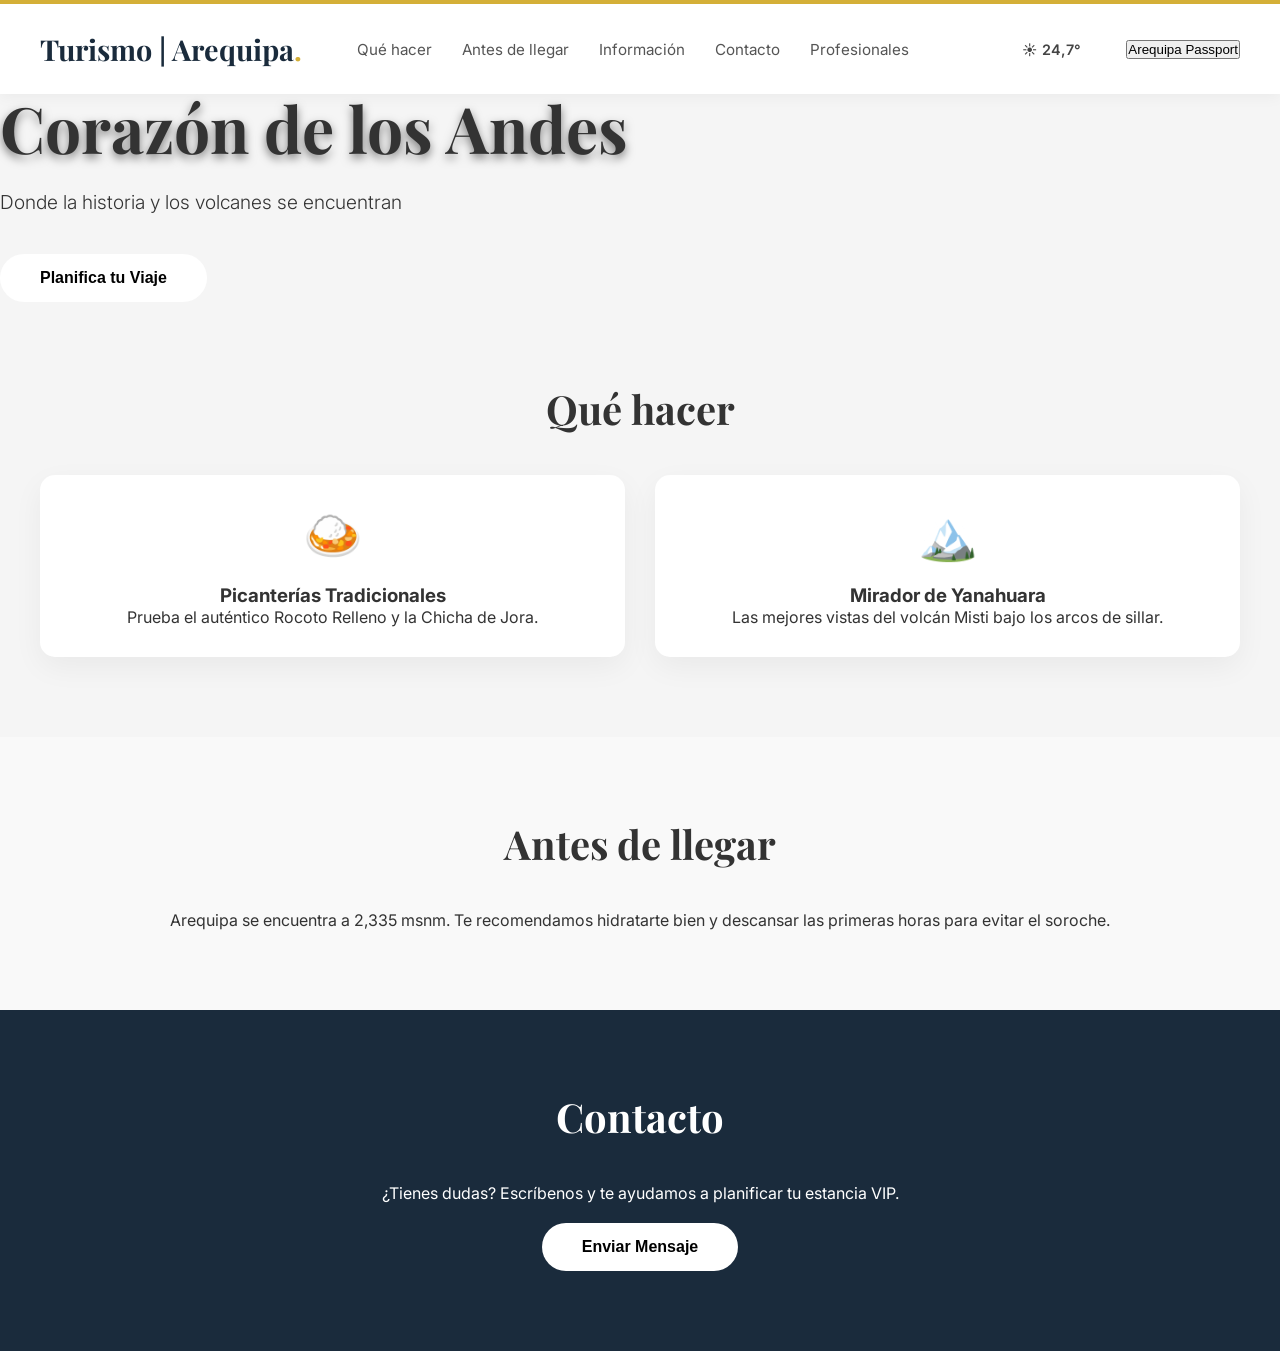
==== classic.html @ 2042b8b7 "Finalizing Two Versions: Nano Banana and Classic. Responsive design implemented." ====
<!DOCTYPE html>
<html lang="es">
<head>
    <meta charset="UTF-8">
    <meta name="viewport" content="width=device-width, initial-scale=1.0">
    <title>Arequipa Classic | Turismo Oficial</title>
    <link rel="stylesheet" href="style.css">
    <link href="https://fonts.googleapis.com/css2?family=Inter:wght@300;400;600&family=Playfair+Display:wght@700&display=swap" rel="stylesheet">
</head>
<body>
    <!-- Premium Header -->
    <header class="main-nav-container">
        <div class="top-accent-bar"></div>
        <nav class="main-nav">
            <div class="nav-left">
                <div class="logo">Turismo | Arequipa<span class="logo-dot">.</span></div>
                <div class="mobile-toggle" id="mobile-menu-btn">☰</div>
                <ul class="nav-links" id="nav-menu">
                    <li><a href="#que-hacer">Qué hacer</a></li>
                    <li><a href="#antes-de-llegar">Antes de llegar</a></li>
                    <li><a href="#informacion">Información</a></li>
                    <li><a href="#contacto">Contacto</a></li>
                    <li><a href="#agencias">Profesionales</a></li>
                </ul>
            </div>
            <div class="nav-right desktop-only">
                <div class="utility-items">
                    <div class="weather-box">
                        <span id="weather-icon">☀️</span>
                        <span id="temp">24,7°</span>
                    </div>
                </div>
                <button id="open-passport" class="btn-passport">Arequipa Passport</button>
            </div>
        </nav>
    </header>

    <!-- Classic Hero Section (Static Photo) -->
    <section class="hero static-hero">
        <div class="hero-overlay"></div>
        <div class="hero-content">
            <h1>Descubre la Ciudad Blanca,<br>Corazón de los Andes</h1>
            <p>Donde la historia y los volcanes se encuentran</p>
            <button class="btn-primary">Planifica tu Viaje</button>
        </div>
    </section>

    <!-- Sections for Scroll Navigation -->
    <section id="que-hacer" class="page-section">
        <h2 class="section-title">Qué hacer</h2>
        <div class="grid">
            <div class="card">
                <div class="card-icon">🍛</div>
                <h3>Picanterías Tradicionales</h3>
                <p>Prueba el auténtico Rocoto Relleno y la Chicha de Jora.</p>
            </div>
            <div class="card">
                <div class="card-icon">🏔️</div>
                <h3>Mirador de Yanahuara</h3>
                <p>Las mejores vistas del volcán Misti bajo los arcos de sillar.</p>
            </div>
        </div>
    </section>

    <section id="antes-de-llegar" class="page-section bg-light">
        <h2 class="section-title">Antes de llegar</h2>
        <div class="content-box">
            <p>Arequipa se encuentra a 2,335 msnm. Te recomendamos hidratarte bien y descansar las primeras horas para evitar el soroche.</p>
        </div>
    </section>

    <section id="contacto" class="page-section bg-dark">
        <h2 class="section-title white">Contacto</h2>
        <div class="content-box">
            <p>¿Tienes dudas? Escríbenos y te ayudamos a planificar tu estancia VIP.</p>
            <button class="btn-primary" style="margin-top: 20px;">Enviar Mensaje</button>
        </div>
    </section>

    <script src="main.js"></script>
</body>
</html>
---- style.css ----
:root {
    --white-sillar: #f5f5f5;
    --volcanic-blue: #1a2b3c;
    --gold: #d4af37;
    --text-main: #333;
    --glass: rgba(255, 255, 255, 0.1);
    --glass-heavy: rgba(255, 255, 255, 0.2);
}

* {
    margin: 0;
    padding: 0;
    box-sizing: border-box;
}

body {
    font-family: 'Inter', sans-serif;
    color: var(--text-main);
    background-color: var(--white-sillar);
    overflow-x: hidden;
    scroll-behavior: smooth;
}

/* Header Container */
.main-nav-container {
    position: fixed;
    top: 0;
    width: 100%;
    background: white;
    z-index: 1000;
    box-shadow: 0 2px 15px rgba(0,0,0,0.05);
}

.top-accent-bar {
    height: 4px;
    background: var(--gold);
    width: 100%;
}

.main-nav {
    display: flex;
    justify-content: space-between;
    align-items: center;
    padding: 0 40px;
    height: 90px;
    transition: all 0.4s ease;
}

.nav-left, .nav-right {
    display: flex;
    align-items: center;
}

.logo {
    font-family: 'Playfair Display', serif;
    font-size: 1.8rem;
    color: var(--volcanic-blue) !important;
    font-weight: 700;
    margin-right: 40px;
}

.logo-dot {
    color: var(--gold);
}

.nav-links {
    display: flex;
    list-style: none;
}

.nav-links li {
    margin: 0 15px;
}

.nav-links a {
    color: #555;
    text-decoration: none;
    font-size: 0.95rem;
    font-weight: 400;
    transition: color 0.3s;
}

.nav-links a:hover {
    color: var(--volcanic-blue);
    font-weight: 500;
}

.utility-items {
    display: flex;
    align-items: center;
    margin-right: 25px;
    color: #444;
    font-size: 0.9rem;
}

.weather-box, .lang-selector {
    display: flex;
    align-items: center;
    margin-right: 20px;
}

.weather-box span {
    margin-left: 5px;
    font-weight: 600;
}

.search-icon {
    font-size: 1.2rem;
    cursor: pointer;
}

/* Hero Section & Video Layer */
.static-hero {
    background: url('https://images.unsplash.com/photo-1590059231ef6-b25867373f1d?q=80&w=2670&auto=format&fit=crop') no-repeat center center/cover;
}

/* Page Sections Styling */
.page-section {
    padding: 80px 40px;
    text-align: center;
}

.section-title {
    font-family: 'Playfair Display', serif;
    font-size: 2.5rem;
    margin-bottom: 40px;
}

.bg-light { background: #f9f9f9; }
.bg-dark { background: var(--volcanic-blue); color: white; }
.white { color: white; }

.grid {
    display: grid;
    grid-template-columns: repeat(auto-fit, minmax(280px, 1fr));
    gap: 30px;
    max-width: 1200px;
    margin: 0 auto;
}

.card {
    background: white;
    padding: 30px;
    border-radius: 15px;
    box-shadow: 0 10px 30px rgba(0,0,0,0.05);
    transition: transform 0.3s;
}

.card:hover { transform: translateY(-5px); }
.card-icon { font-size: 3rem; margin-bottom: 20px; }

/* Responsive Media Queries */
@media (max-width: 992px) {
    .main-nav { padding: 0 20px; height: 70px; }
    .nav-links { display: none; } /* Show only with JS later */
    .desktop-only { display: none; }
    
    .logo { font-size: 1.4rem; margin-right: 0; }
    .hero-content h1 { font-size: 2.5rem; }
    .mobile-toggle {
        display: block;
        font-size: 1.8rem;
        cursor: pointer;
        color: var(--volcanic-blue);
    }
}

@media (min-width: 993px) {
    .mobile-toggle { display: none; }
}

/* Mobile Menu Style (Active) */
.nav-links.active {
    display: flex;
    flex-direction: column;
    position: absolute;
    top: 70px;
    left: 0;
    width: 100%;
    background: white;
    padding: 20px;
    box-shadow: 0 10px 20px rgba(0,0,0,0.1);
}

.nav-links.active li {
    margin: 15px 0;
}

.hero-content h1 {
    font-family: 'Playfair Display', serif;
    font-size: 4rem;
    margin-bottom: 20px;
    text-shadow: 0 4px 10px rgba(0,0,0,0.5);
}

.hero-content p {
    font-size: 1.2rem;
    margin-bottom: 40px;
    font-weight: 300;
}

.btn-primary {
    background: white;
    color: black;
    border: none;
    padding: 15px 40px;
    font-size: 1rem;
    border-radius: 50px;
    cursor: pointer;
    font-weight: 600;
    transition: transform 0.3s;
}

.btn-primary:hover {
    transform: scale(1.05);
}

/* Modal e Interactividad Pasaporte */
.modal {
    display: none;
    position: fixed;
    top: 0;
    left: 0;
    width: 100%;
    height: 100%;
    background: rgba(0,0,0,0.8);
    z-index: 2000;
    align-items: center;
    justify-content: center;
}

.passport-card {
    background: rgba(255, 255, 255, 0.15);
    backdrop-filter: blur(20px);
    border: 1px solid rgba(255, 255, 255, 0.3);
    padding: 40px;
    border-radius: 20px;
    width: 400px;
    color: white;
    text-align: center;
    position: relative;
    box-shadow: 0 0 50px rgba(212, 175, 55, 0.2);
}

.close-modal {
    position: absolute;
    top: 20px;
    right: 20px;
    font-size: 1.5rem;
    cursor: pointer;
}

.vip-tag {
    background: var(--gold);
    color: black;
    padding: 2px 10px;
    border-radius: 5px;
    font-weight: bold;
    font-size: 0.8rem;
}

.stamps {
    display: flex;
    justify-content: space-around;
    margin: 30px 0;
}

.stamp {
    width: 100px;
    padding: 10px;
    border-radius: 10px;
    filter: grayscale(1);
    opacity: 0.5;
}

.stamp.visited {
    filter: none;
    opacity: 1;
    border: 1px solid var(--gold);
}

.stamp-icon {
    font-size: 2rem;
    margin-bottom: 5px;
}
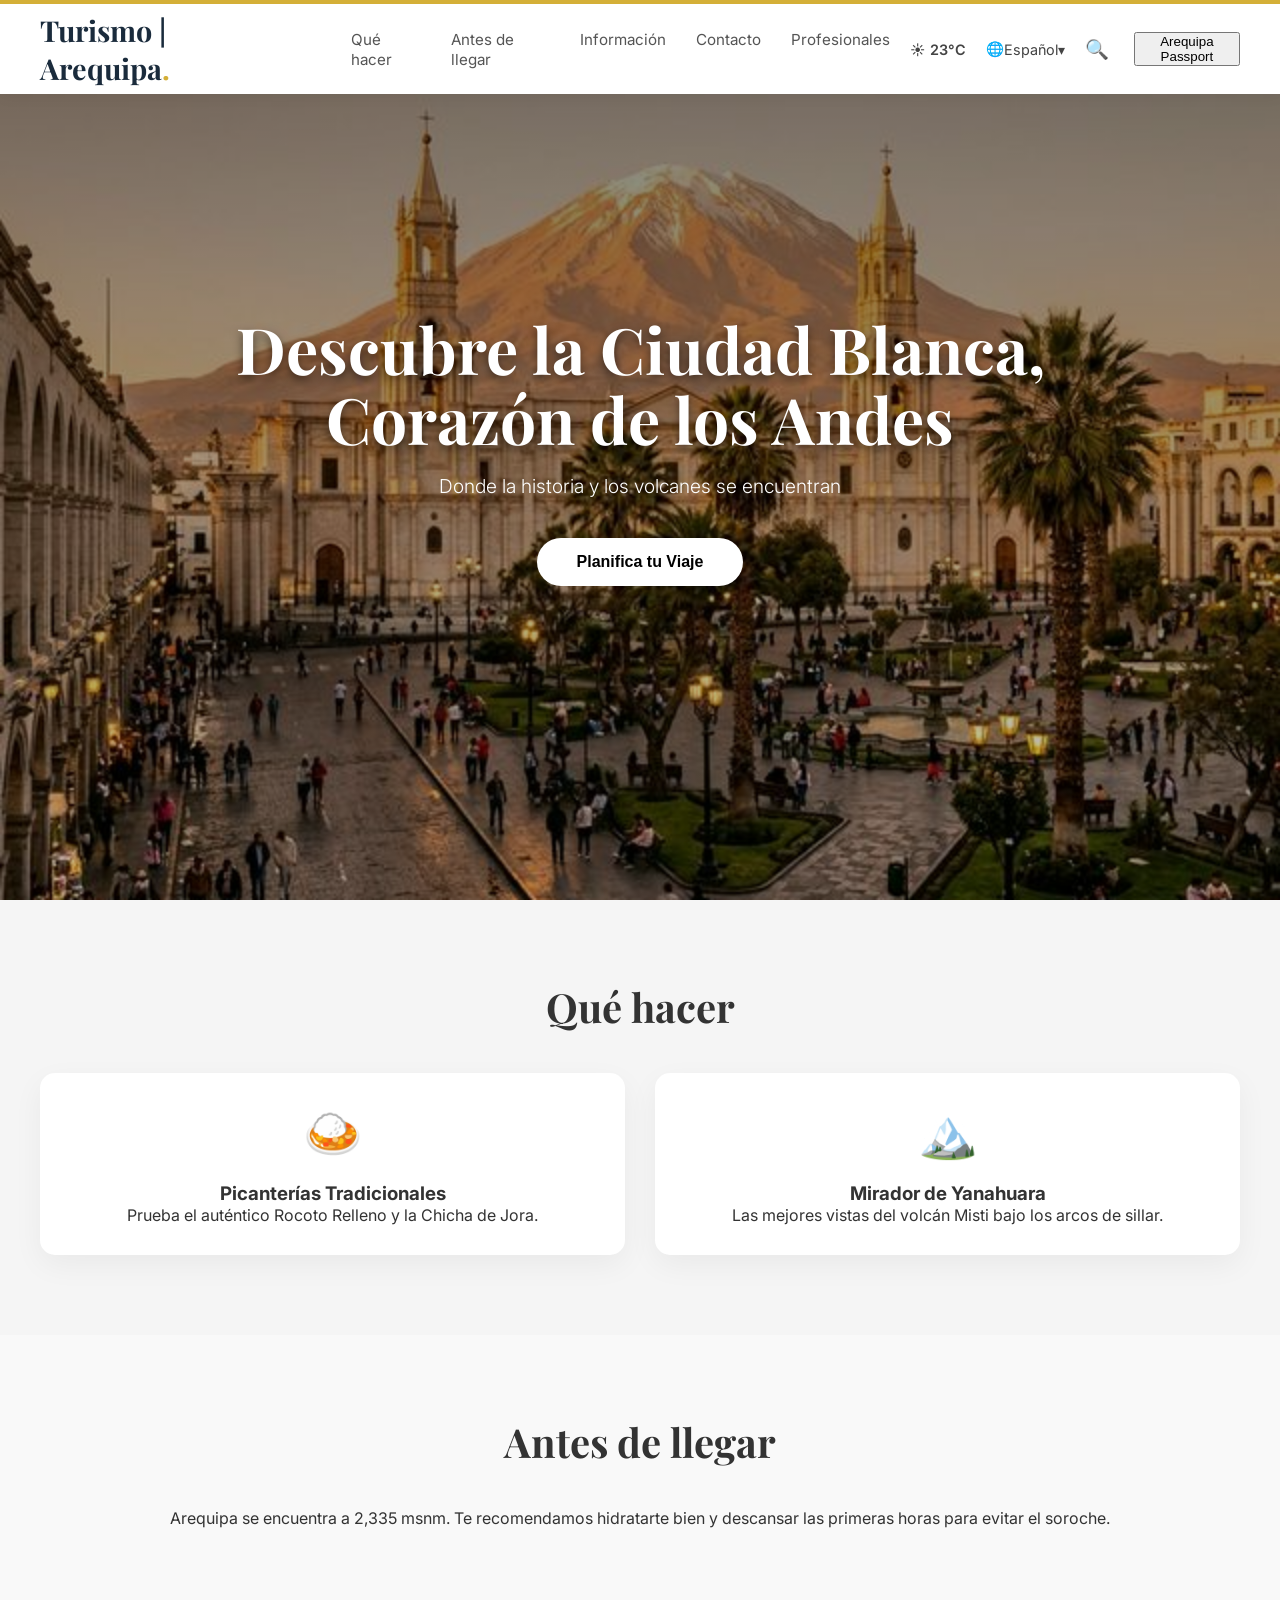
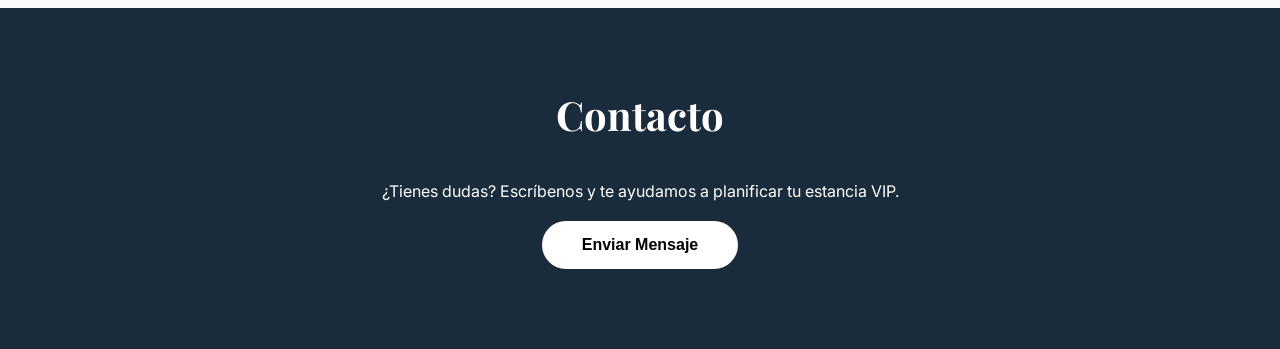
==== commit 5d4190c2: "UI Fix: Restored classic designs and ensured correct background for classic.html" ====
--- a/classic.html
+++ b/classic.html
@@ -27,8 +27,12 @@
                 <div class="utility-items">
                     <div class="weather-box">
                         <span id="weather-icon">☀️</span>
-                        <span id="temp">24,7°</span>
+                        <span id="temp">23°C</span>
                     </div>
+                    <div class="lang-selector">
+                        🌐 <span>Español</span> ▾
+                    </div>
+                    <div class="search-icon">🔍</div>
                 </div>
                 <button id="open-passport" class="btn-passport">Arequipa Passport</button>
             </div>
--- a/style.css
+++ b/style.css
@@ -109,9 +109,68 @@
     cursor: pointer;
 }
 
-/* Hero Section & Video Layer */
+/* Hero Section Base */
+.hero {
+    height: 100vh;
+    width: 100%;
+    position: relative;
+    overflow: hidden;
+    display: flex;
+    align-items: center;
+    justify-content: center;
+    text-align: center;
+}
+
 .static-hero {
-    background: url('https://images.unsplash.com/photo-1590059231ef6-b25867373f1d?q=80&w=2670&auto=format&fit=crop') no-repeat center center/cover;
+    background: url('hero-bg.png') no-repeat center center/cover;
+}
+
+.video-container {
+    position: absolute;
+    top: 0;
+    left: 0;
+    width: 100%;
+    height: 100%;
+    z-index: -1;
+}
+
+#scroll-video {
+    width: 100%;
+    height: 100%;
+    object-fit: cover;
+    pointer-events: none;
+}
+
+.hero-overlay {
+    position: absolute;
+    top: 0;
+    left: 0;
+    width: 100%;
+    height: 100%;
+    background: linear-gradient(180deg, rgba(0,0,0,0.5) 0%, rgba(0,0,0,0.2) 100%);
+    z-index: 0;
+}
+
+.hero-content {
+    position: relative;
+    color: white;
+    z-index: 10;
+    padding: 0 20px;
+    max-width: 900px;
+}
+
+.hero-content h1 {
+    font-family: 'Playfair Display', serif;
+    font-size: 4rem;
+    margin-bottom: 20px;
+    line-height: 1.1;
+    text-shadow: 0 4px 10px rgba(0,0,0,0.3);
+}
+
+.hero-content p {
+    font-size: 1.2rem;
+    margin-bottom: 40px;
+    font-weight: 300;
 }
 
 /* Page Sections Styling */
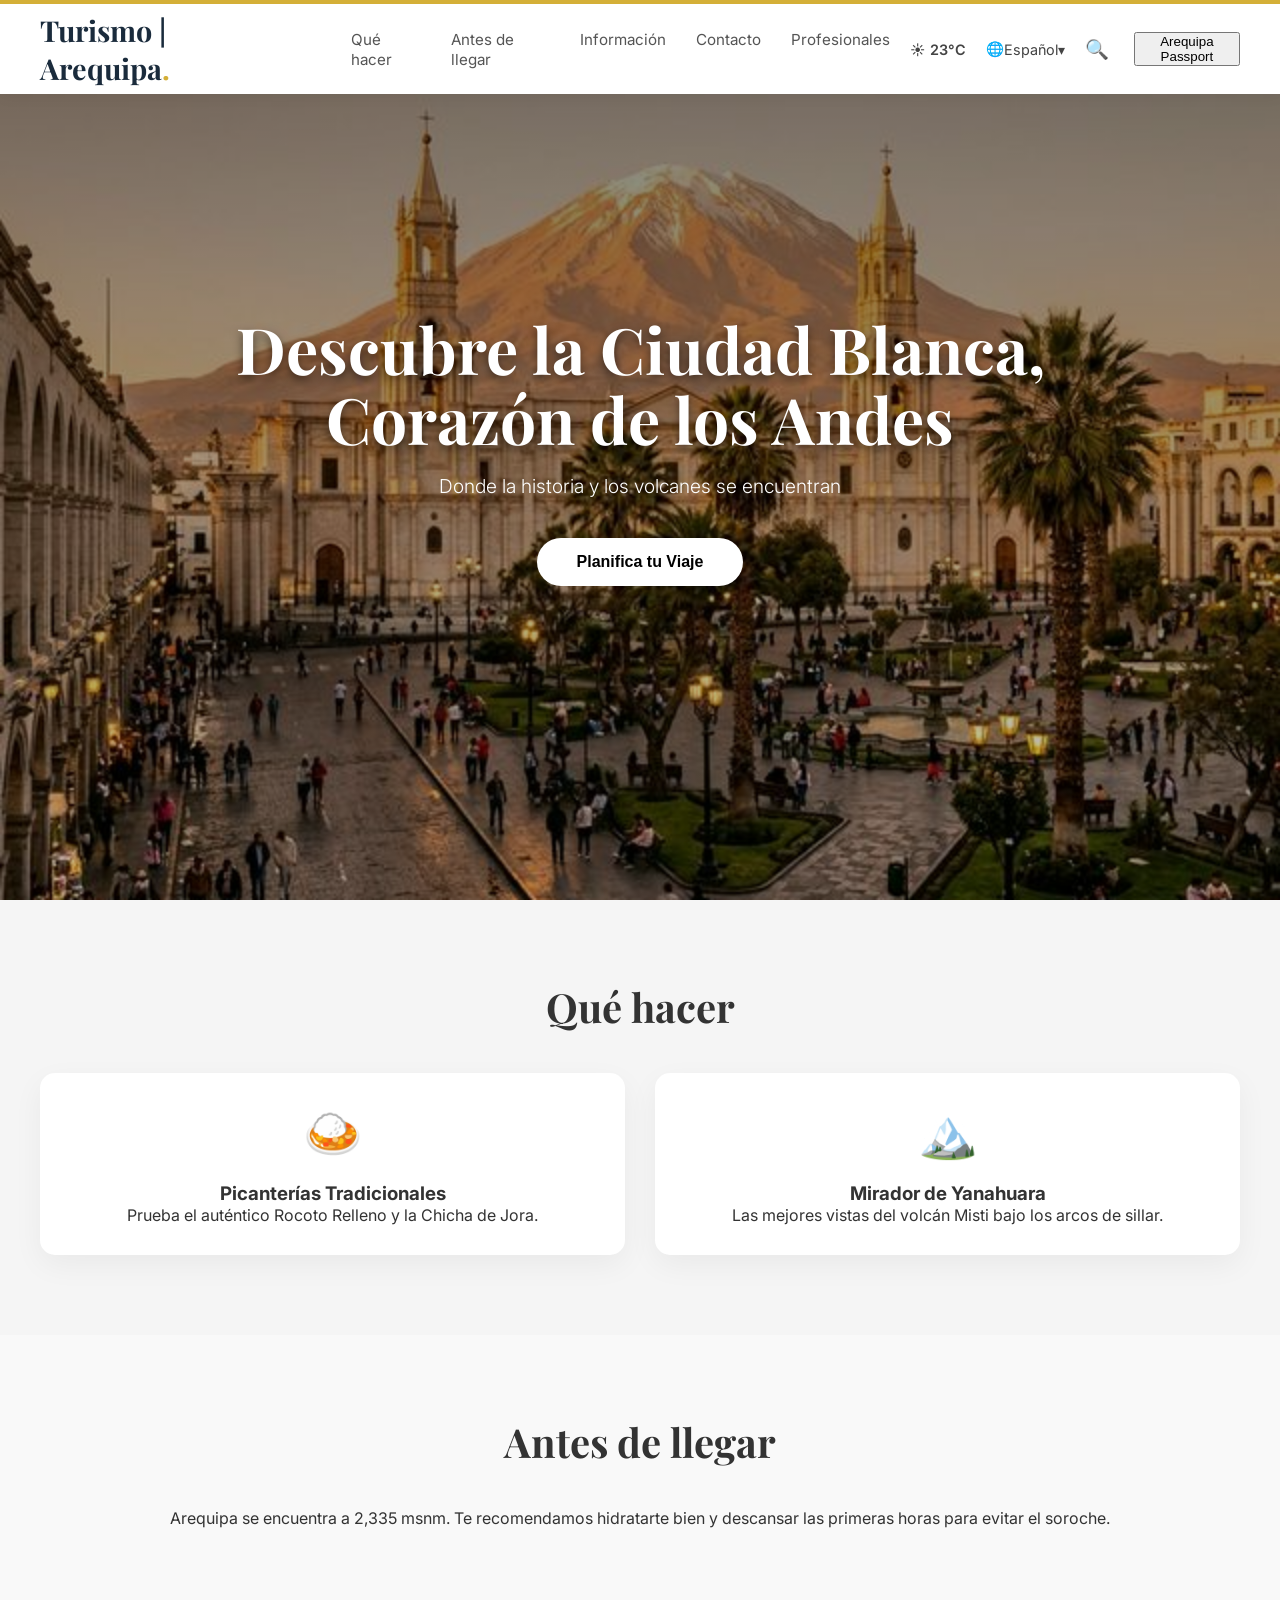
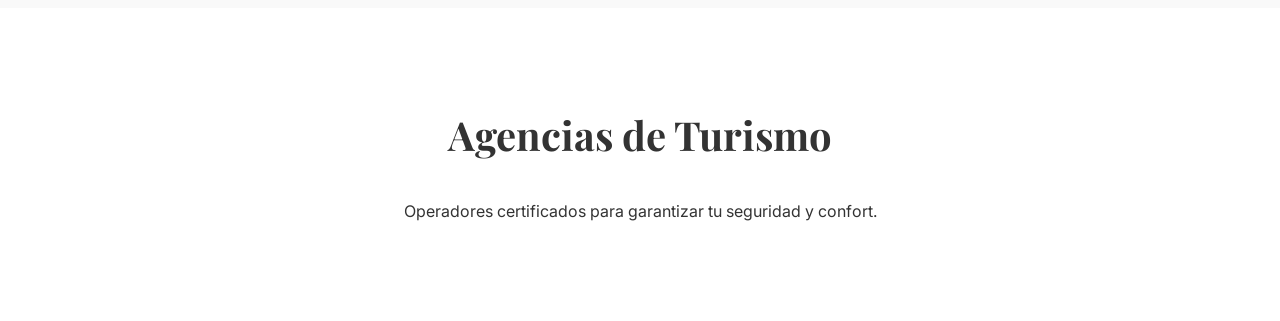
==== commit 2e18f108: "Fix: Implemented premium Arequipa Passport modal in classic version and polished styles to match scr" ====
--- a/classic.html
+++ b/classic.html
@@ -73,13 +73,40 @@
         </div>
     </section>
 
-    <section id="contacto" class="page-section bg-dark">
-        <h2 class="section-title white">Contacto</h2>
-        <div class="content-box">
-            <p>¿Tienes dudas? Escríbenos y te ayudamos a planificar tu estancia VIP.</p>
-            <button class="btn-primary" style="margin-top: 20px;">Enviar Mensaje</button>
+    <section id="agencias" class="page-section" style="padding: 100px 50px; background: white;">
+        <h2 style="font-family: 'Playfair Display', serif; font-size: 2.5rem; text-align: center; margin-bottom: 40px;">Agencias de Turismo</h2>
+        <div style="text-align: center;">
+            <p>Operadores certificados para garantizar tu seguridad y confort.</p>
         </div>
     </section>
+
+    <!-- Passport Modal -->
+    <div id="passport-modal" class="modal">
+        <div class="passport-card">
+            <span class="close-modal">&times;</span>
+            <div class="passport-header">
+                <div class="crest">👑</div>
+                <h2>AREQUIPA PASSPORT</h2>
+                <div class="status">Status: <span class="vip-tag">VIP</span></div>
+            </div>
+            <div class="passport-body">
+                <h3>MY DIGITAL JOURNEY</h3>
+                <div class="stamps">
+                    <div class="stamp visited">
+                        <div class="stamp-icon">🏛️</div>
+                        <span>Santa Catalina</span>
+                    </div>
+                    <div class="stamp locked">
+                        <div class="stamp-icon">🦅</div>
+                        <span>Colca Canyon</span>
+                    </div>
+                </div>
+            </div>
+            <div class="passport-footer">
+                <p>Capturando datos para tu próxima aventura</p>
+            </div>
+        </div>
+    </div>
 
     <script src="main.js"></script>
 </body>
--- a/style.css
+++ b/style.css
@@ -134,7 +134,7 @@
     z-index: -1;
 }
 
-#scroll-video {
+#hero-video {
     width: 100%;
     height: 100%;
     object-fit: cover;
@@ -282,63 +282,108 @@
     left: 0;
     width: 100%;
     height: 100%;
-    background: rgba(0,0,0,0.8);
+    background: rgba(0,0,0,0.85); /* Darker backdrop */
     z-index: 2000;
     align-items: center;
     justify-content: center;
+    backdrop-filter: blur(5px);
 }
 
 .passport-card {
-    background: rgba(255, 255, 255, 0.15);
-    backdrop-filter: blur(20px);
-    border: 1px solid rgba(255, 255, 255, 0.3);
-    padding: 40px;
-    border-radius: 20px;
-    width: 400px;
+    background: rgba(30, 30, 30, 0.85); /* Darker card */
+    backdrop-filter: blur(25px);
+    border: 1px solid rgba(255, 255, 255, 0.2);
+    padding: 50px 40px;
+    border-radius: 30px;
+    width: 450px;
+    max-width: 90vw;
     color: white;
     text-align: center;
     position: relative;
-    box-shadow: 0 0 50px rgba(212, 175, 55, 0.2);
+    box-shadow: 0 20px 60px rgba(0,0,0,0.5);
 }
 
 .close-modal {
     position: absolute;
-    top: 20px;
-    right: 20px;
-    font-size: 1.5rem;
+    top: 25px;
+    right: 30px;
+    font-size: 2rem;
     cursor: pointer;
-}
-
+    font-weight: 300;
+    opacity: 0.8;
+}
+
+.passport-header .crest { font-size: 2rem; margin-bottom: 5px; }
+.passport-header h2 { 
+    letter-spacing: 2px; 
+    font-size: 1.8rem; 
+    margin-bottom: 5px;
+    font-weight: 600;
+}
+
+.status { font-size: 0.9rem; margin-bottom: 15px; font-weight: 400; }
 .vip-tag {
-    background: var(--gold);
+    background: #deb841; /* Premium gold */
     color: black;
-    padding: 2px 10px;
-    border-radius: 5px;
-    font-weight: bold;
-    font-size: 0.8rem;
+    padding: 3px 12px;
+    border-radius: 6px;
+    font-weight: 800;
+    font-size: 0.85rem;
+    display: inline-block;
+    vertical-align: middle;
+}
+
+.passport-body h3 {
+    font-size: 1.2rem;
+    letter-spacing: 1px;
+    margin: 20px 0;
+    opacity: 0.9;
 }
 
 .stamps {
     display: flex;
     justify-content: space-around;
+    gap: 20px;
     margin: 30px 0;
 }
 
 .stamp {
-    width: 100px;
-    padding: 10px;
-    border-radius: 10px;
-    filter: grayscale(1);
-    opacity: 0.5;
+    display: flex;
+    flex-direction: column;
+    align-items: center;
+    width: 140px;
+    padding: 20px 10px;
+    border-radius: 15px;
+    background: rgba(255,255,255,0.05);
+    border: 1px solid rgba(255,255,255,0.1);
 }
 
 .stamp.visited {
-    filter: none;
-    opacity: 1;
-    border: 1px solid var(--gold);
-}
+    border: 1.5px solid #deb841;
+    background: rgba(222, 184, 65, 0.05);
+}
+
+.stamp.visited span {
+    font-weight: 600;
+    color: white;
+}
+
+.stamp.locked { opacity: 0.4; }
 
 .stamp-icon {
-    font-size: 2rem;
-    margin-bottom: 5px;
-}
+    font-size: 2.8rem;
+    margin-bottom: 12px;
+}
+
+.stamp span { 
+    font-size: 0.9rem; 
+    margin-top: 5px; 
+    color: rgba(255,255,255,0.7);
+}
+
+.passport-footer p {
+    font-size: 0.95rem;
+    opacity: 0.8;
+    margin-top: 20px;
+    font-style: italic;
+}
